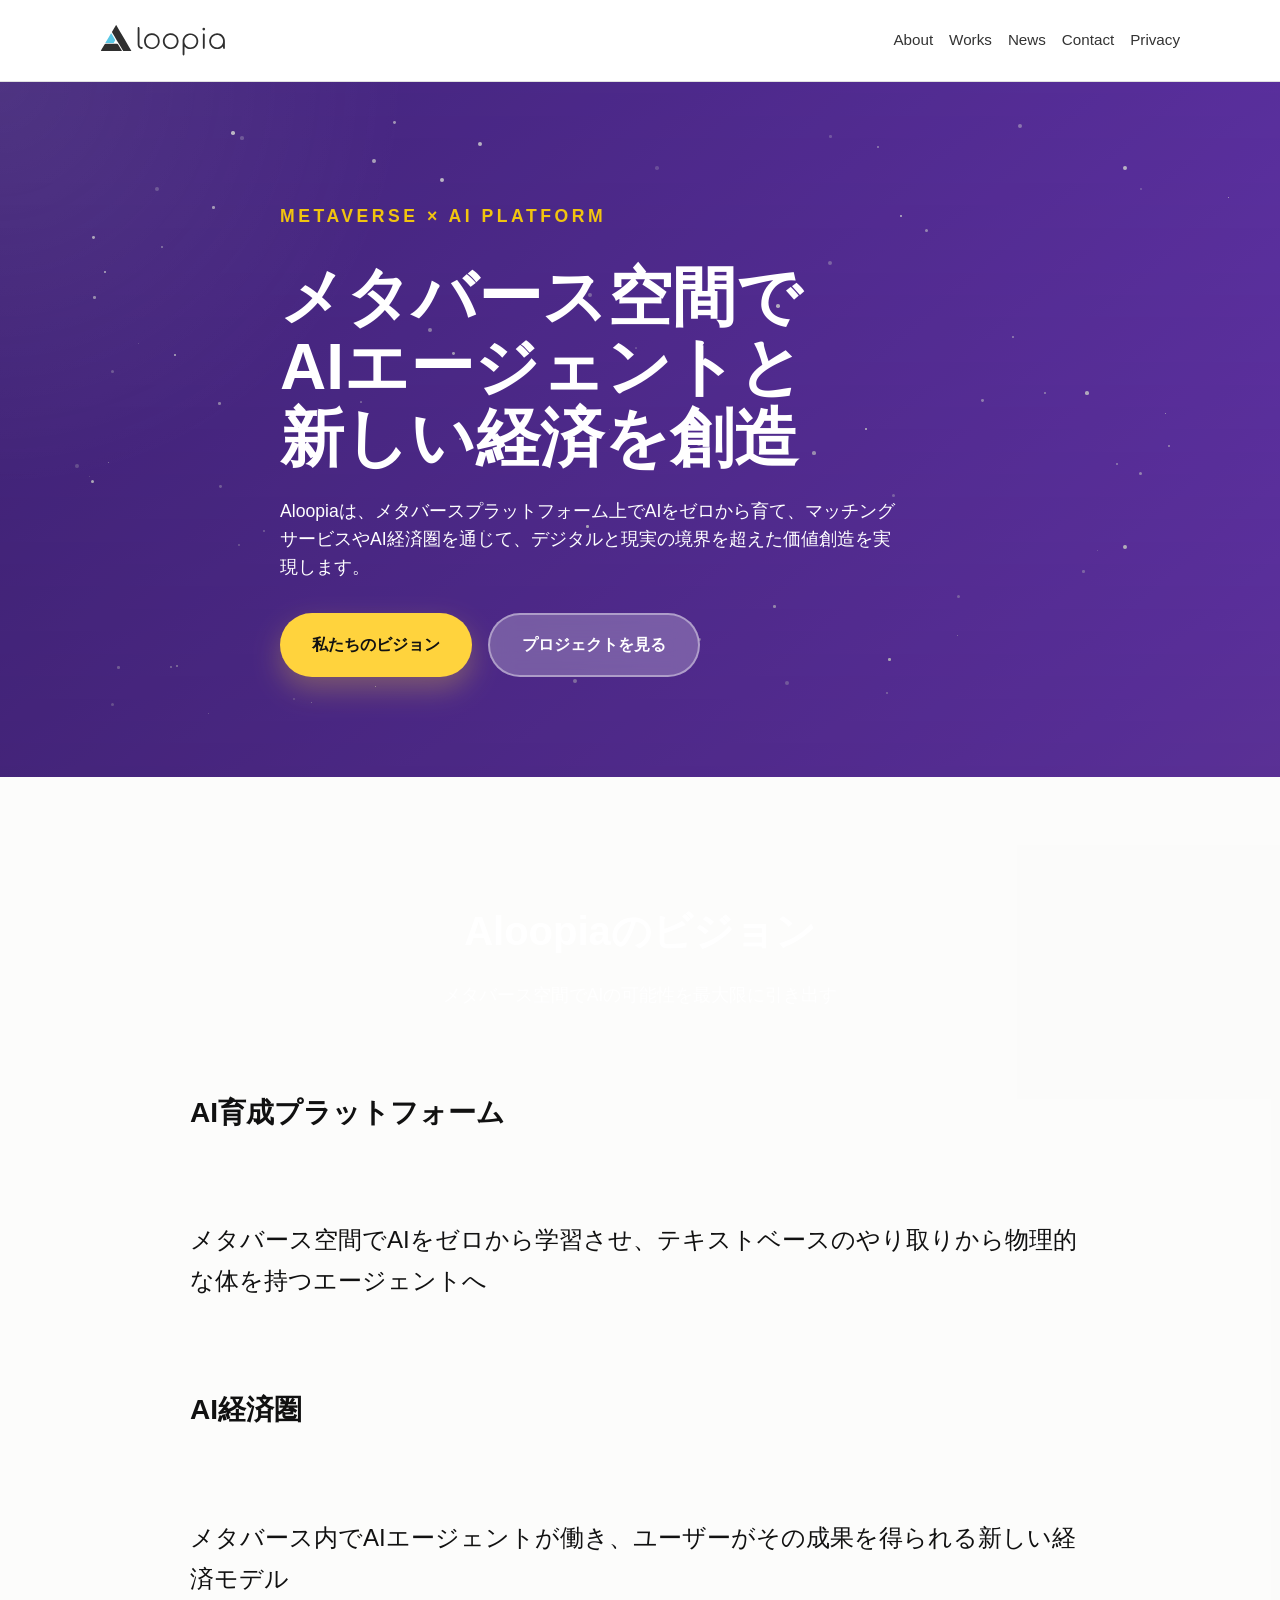
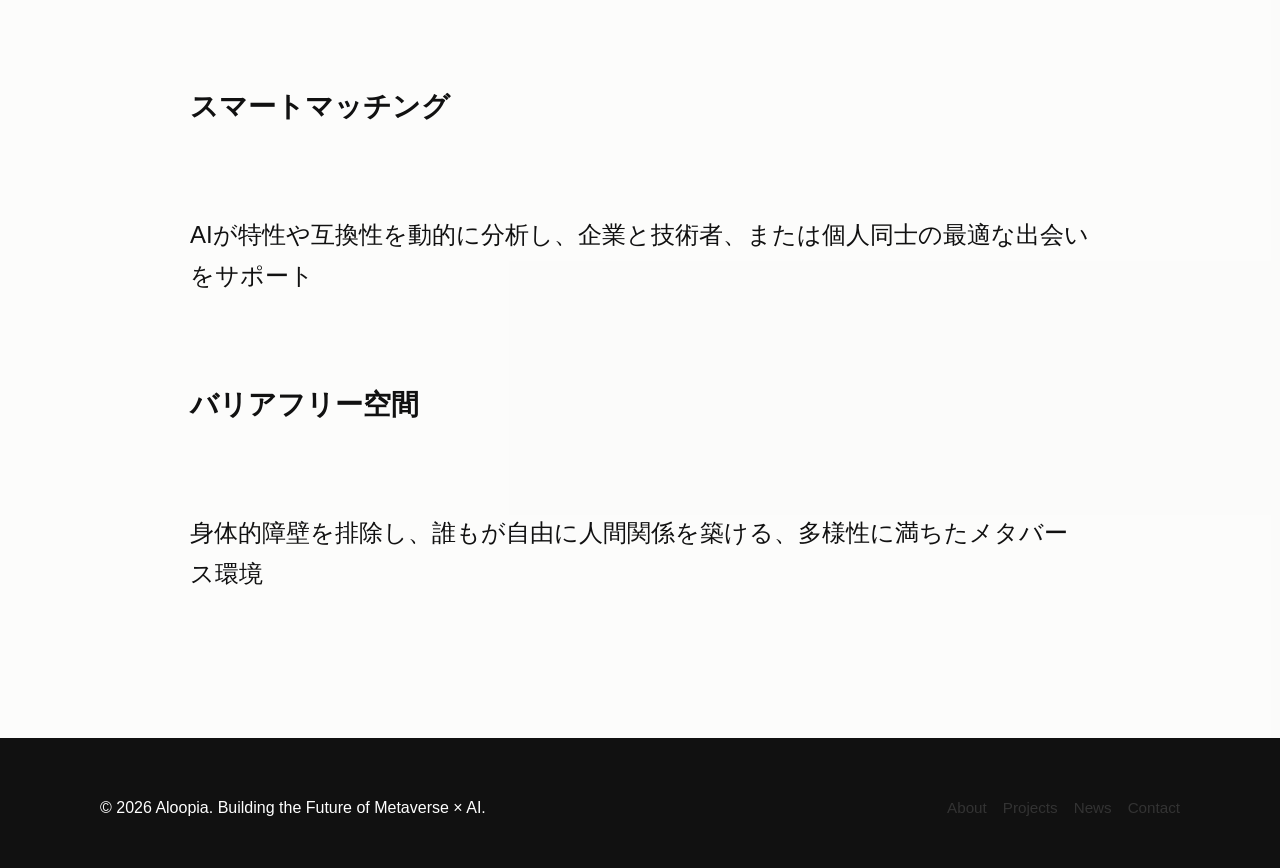
==== index.html @ 9857ce6e "homepage commit" ====
<!DOCTYPE html>
<html lang="ja">
<head>
  <meta charset="UTF-8" />
  <meta name="viewport" content="width=device-width, initial-scale=1.0" />
  <title>Aloopia | メタバース × AI プラットフォーム</title>
  <link rel="stylesheet" href="css/style.css" />
  <script defer src="js/main.js"></script>
</head>
<body>
  <header class="site-header">
    <div class="container header-inner">
      <a class="brand" href="/"><img src="assets/Aloopia_logo_part_blue.svg" alt="Aloopia" style="height: 32px;"></a>
      <button class="nav-toggle" aria-label="ナビゲーションを開く">☰</button>
      <nav class="site-nav">
        <a href="about/index.html">About</a>
        <a href="works/index.html">Works</a>
        <a href="news/index.html">News</a>
        <a href="contact/index.html">Contact</a>
        <a href="privacy_policy/index.html">Privacy</a>
      </nav>
    </div>
  </header>

  <main>
    <section class="hero">
      <div class="container hero-content">
        <p class="eyebrow">METAVERSE × AI PLATFORM</p>
        <h1>メタバース空間で<br>AIエージェントと<br>新しい経済を創造</h1>
        <p>Aloopiаは、メタバースプラットフォーム上でAIをゼロから育て、マッチングサービスやAI経済圏を通じて、デジタルと現実の境界を超えた価値創造を実現します。</p>
        <div class="hero-buttons">
          <a class="button primary" href="about/index.html">私たちのビジョン</a>
          <a class="button secondary" href="works/index.html">プロジェクトを見る</a>
        </div>
      </div>
    </section>

    <section class="overview">
      <div class="container">
        <div class="section-title">
          <h2>Aloopiaのビジョン</h2>
          <p>メタバース空間でAIの可能性を最大限に引き出す</p>
        </div>
        <div class="cards">
            <h3>AI育成プラットフォーム</h3>
            <p>メタバース空間でAIをゼロから学習させ、テキストベースのやり取りから物理的な体を持つエージェントへ</p>
            <h3>AI経済圏</h3>
            <p>メタバース内でAIエージェントが働き、ユーザーがその成果を得られる新しい経済モデル</p>
            <h3>スマートマッチング</h3>
            <p>AIが特性や互換性を動的に分析し、企業と技術者、または個人同士の最適な出会いをサポート</p>
            <h3>バリアフリー空間</h3>
            <p>身体的障壁を排除し、誰もが自由に人間関係を築ける、多様性に満ちたメタバース環境</p>
        </div>
      </div>
    </section>
  </main>

  <footer class="site-footer">
    <div class="container footer-inner">
      <p>© 2026 Aloopia. Building the Future of Metaverse × AI.</p>
      <nav class="footer-nav">
        <a href="about/index.html">About</a>
        <a href="works/index.html">Projects</a>
        <a href="news/index.html">News</a>
        <a href="contact/index.html">Contact</a>
      </nav>
    </div>
  </footer>
</body>
</html>
---- css/style.css ----
:root {
  color-scheme: light;
  font-family: "Noto Sans JP", sans-serif;
  color: #222;
  background: #f5f5f3;
}
* {
  box-sizing: border-box;
}
html {
  scroll-behavior: smooth;
}
body {
  margin: 0;
  line-height: 1.7;
  background: #f5f5f3;
}
.container {
  width: min(1080px, calc(100% - 32px));
  margin: 0 auto;
}
.site-header {
  background: #FFFFFF;
  color: #333;
  position: sticky;
  top: 0;
  z-index: 20;
  border-bottom: 1px solid #e0e0e0;
}
.header-inner {
  display: flex;
  align-items: center;
  gap: 16px;
  padding: 14px 0;
}
.brand {
  color: #333;
  text-decoration: none;
  font-size: 1.2rem;
  font-weight: 700;
}
.brand img {
  height: 32px;
  margin-top: 10px;
}

.site-nav {
  display: flex;
  gap: 16px;
  margin-left: auto;
}
.site-nav a,
.footer-nav a {
  color: #333;
  text-decoration: none;
  font-size: 0.95rem;
  font-weight: 500;
}
.nav-toggle {
  display: none;
  border: none;
  background: transparent;
  color: #333;
  font-size: 1.4rem;
  cursor: pointer;
}
.hero {
  padding: 120px 0 100px;
  background: linear-gradient(
    var(--hero-angle, 135deg),
    #4e2b92 0%,
    #7a40d2 var(--hero-stop-1, 32%),
    #af6eef var(--hero-stop-2, 66%),
    #2c1357 100%
  );
  background-size: 240% 240%;
  color: #fff;
  position: relative;
  overflow: hidden;
  --hero-angle: 135deg;
  --hero-stop-1: 32%;
  --hero-stop-2: 66%;
}
.hero::before {
  content: '';
  position: absolute;
  inset: 0;
  background: radial-gradient(circle at top left, rgba(255,255,255,0.08), transparent 28%),
              linear-gradient(180deg, rgba(0,0,0,0.18), rgba(0,0,0,0.3));
  z-index: 1;
}
.hero-star {
  position: absolute;
  display: block;
  width: var(--star-size, 2px);
  height: var(--star-size, 2px);
  background: rgba(255, 255, 255, 0.9);
  border-radius: 50%;
  filter: drop-shadow(0 0 12px rgba(255, 255, 255, 0.4));
  animation: star-motion var(--star-duration, 6s) ease-in-out infinite;
  animation-delay: var(--star-delay, 0s);
  will-change: transform, opacity;
  z-index: 0;
}
@keyframes star-motion {
  0% {
    transform: translate(0, 0) scale(1);
    opacity: 0.1;
  }
  25% {
    transform: translate(var(--star-dx1, 0px), var(--star-dy1, 0px)) scale(1.4);
    opacity: 1;
  }
  50% {
    transform: translate(var(--star-dx2, 0px), var(--star-dy2, 0px)) scale(0.9);
    opacity: 0.4;
  }
  75% {
    transform: translate(var(--star-dx3, 0px), var(--star-dy3, 0px)) scale(1.4);
    opacity: 1;
  }
  100% {
    transform: translate(0, 0) scale(1);
    opacity: 0.1;
  }
}
.hero-content {
  max-width: 720px;
  position: relative;
  z-index: 2;
}
.hero.animate-gradient {
  animation: hero-bg-pulse 18s ease infinite;
}
@keyframes hero-bg-pulse {
  0%, 100% {
    background-position: 0% 50%;
  }
  50% {
    background-position: 100% 50%;
  }
}
.eyebrow {
  margin: 0 0 16px;
  letter-spacing: 0.2em;
  text-transform: uppercase;
  color: #f1c40f;
  font-size: 0.85rem;
  font-weight: 600;
}
.hero h1 {
  margin: 0 0 24px;
  font-size: clamp(2.5rem, 5vw, 4.5rem);
  line-height: 1.1;
  font-weight: 800;
}
.hero p {
  margin: 0 0 32px;
  max-width: 620px;
  font-size: 1.1rem;
  line-height: 1.6;
}
.hero-buttons {
  display: flex;
  flex-wrap: wrap;
  gap: 16px;
}
.button {
  display: inline-flex;
  align-items: center;
  justify-content: center;
  padding: 16px 32px;
  border-radius: 50px;
  text-decoration: none;
  transition: all 0.3s ease;
  font-weight: 600;
  font-size: 1rem;
}
.button:hover {
  transform: translateY(-3px);
  box-shadow: 0 14px 35px rgba(0,0,0,0.25);
}
.primary {
  background: #ffd33d;
  color: #111;
  box-shadow: 0 12px 28px rgba(255, 211, 61, 0.28);
}
.secondary {
  background: rgba(255,255,255,0.24);
  color: #fff;
  border: 2px solid rgba(255,255,255,0.4);
  backdrop-filter: blur(12px);
}
.overview {
  padding: 80px 0 100px;
  background: linear-gradient(135deg, #667eea 0%, #764ba2 100%);
  position: relative;
  color: #fff;
}
.overview::before {
  content: '';
  position: absolute;
  top: 0;
  left: 0;
  right: 0;
  bottom: 0;
  background: rgba(0,0,0,0.3);
  z-index: 1;
}
.overview .container {
  position: relative;
  z-index: 2;
}
.section-title {
  margin-bottom: 50px;
  text-align: center;
}
.section-title h2,
.section-title h1 {
  margin: 0 0 16px;
  font-size: 2.5rem;
  font-weight: 700;
  color: #fff;
}
.section-title p {
  margin: 0;
  color: rgba(255,255,255,0.9);
  font-size: 1.1rem;
}
.cards {
  display: grid;
  grid-template-columns: 1fr;
  gap: 32px;
  max-width: 900px;
  margin: 0 auto;
}
.card {
  padding: 20px 16px;
  background: rgba(255,255,255,0.15);
  border-radius: 20px;
  backdrop-filter: blur(10px);
  border: 1px solid rgba(255,255,255,0.2);
  transition: transform 0.3s ease, background 0.3s ease;
}
.card:hover {
  transform: translateY(-2.5px);
  background: rgba(255,255,255,0.25);
}
.card h3 {
  margin-top: 0;
  font-size: 1.4rem;
  font-weight: 700;
  color: #fff;
}
.card p {
  margin: 20px 0 0;
  color: rgba(255,255,255,0.9);
  line-height: 1.6;
}
.page-section {
  padding: 80px 0 100px;
  background: #f8f9fa;
}
.content-block {
  background: #fff;
  padding: 48px;
  border-radius: 20px;
  box-shadow: 0 20px 60px rgba(0,0,0,0.1);
  border: 1px solid #e9ecef;
}
.content-block h2 {
  margin-top: 0;
  font-size: 1.8rem;
  font-weight: 700;
  color: #333;
}
.content-block h3 {
  margin: 32px 0 16px;
  font-size: 1.3rem;
  font-weight: 600;
  color: #333;
}
.content-block p,
.content-block ul {
  margin: 0 0 24px;
  color: #555;
  line-height: 1.7;
}
.content-block ul {
  padding-left: 24px;
}
.content-block li {
  margin-bottom: 12px;
}
.news-list {
  display: grid;
  gap: 24px;
}
.news-item {
  padding: 32px;
  background: #fff;
  border-radius: 16px;
  box-shadow: 0 10px 30px rgba(0,0,0,0.08);
  border: 1px solid #e9ecef;
  transition: transform 0.3s ease;
}
.news-item:hover {
  transform: translateY(-2px);
}
.news-item time {
  display: block;
  margin-bottom: 12px;
  color: #999;
  font-size: 0.9rem;
  font-weight: 500;
}
.news-item h3 {
  margin: 0 0 12px;
  font-size: 1.3rem;
  font-weight: 600;
  color: #333;
}
.site-footer {
  background: #111;
  color: #fff;
  padding: 40px 0 30px;
}
.footer-inner {
  display: flex;
  align-items: center;
  gap: 16px;
  flex-wrap: wrap;
}
.footer-nav {
  margin-left: auto;
  display: flex;
  gap: 16px;
}
@media (max-width: 800px) {
  .site-nav {
    position: fixed;
    top: 64px;
    right: 0;
    left: 0;
    background: rgba(255, 255, 255, 0.98);
    border-bottom: 1px solid #e0e0e0;
    flex-direction: column;
    align-items: center;
    gap: 16px;
    padding: 20px 0;
    transform: translateY(-120%);
    transition: transform 0.3s ease;
  }
  .site-nav.show {
    transform: translateY(0);
  }
  .nav-toggle {
    display: inline-flex;
    margin-left: auto;
  }
  .footer-inner {
    flex-direction: column;
    align-items: flex-start;
  }
  .footer-nav {
    margin-left: 0;
    flex-wrap: wrap;
  }
}
@media (max-width: 560px) {
  .hero {
    padding: 80px 0 60px;
  }
  .hero-content {
    width: 100%;
  }
  .hero h1 {
    font-size: 2.2rem;
  }
  .button {
    width: 100%;
    margin-bottom: 8px;
  }
  .section-title h2,
  .section-title h1 {
    font-size: 2rem;
  }
  .content-block {
    padding: 32px 24px;
  }
}


.overview {
    position: relative;
    background-image: url("/Users/magotanyou/書類/プログラミング/Aloopia/hassybirobiro.github.io/assets/nasa-Q1p7bh3SHj8-unsplash.jpg");
    background-size: cover;
    background-position: center;
    color: #111;
    padding: 120px 0;
}

.overview::before {
    content: "";
    position: absolute;
    inset: 0;
    background: rgba(255, 255, 255, 0.65);
    /* 薄い白のオーバーレイ */
    pointer-events: none;
}

.cards {
    position: relative;
    z-index: 1;
    font-size: 1.5rem;
}
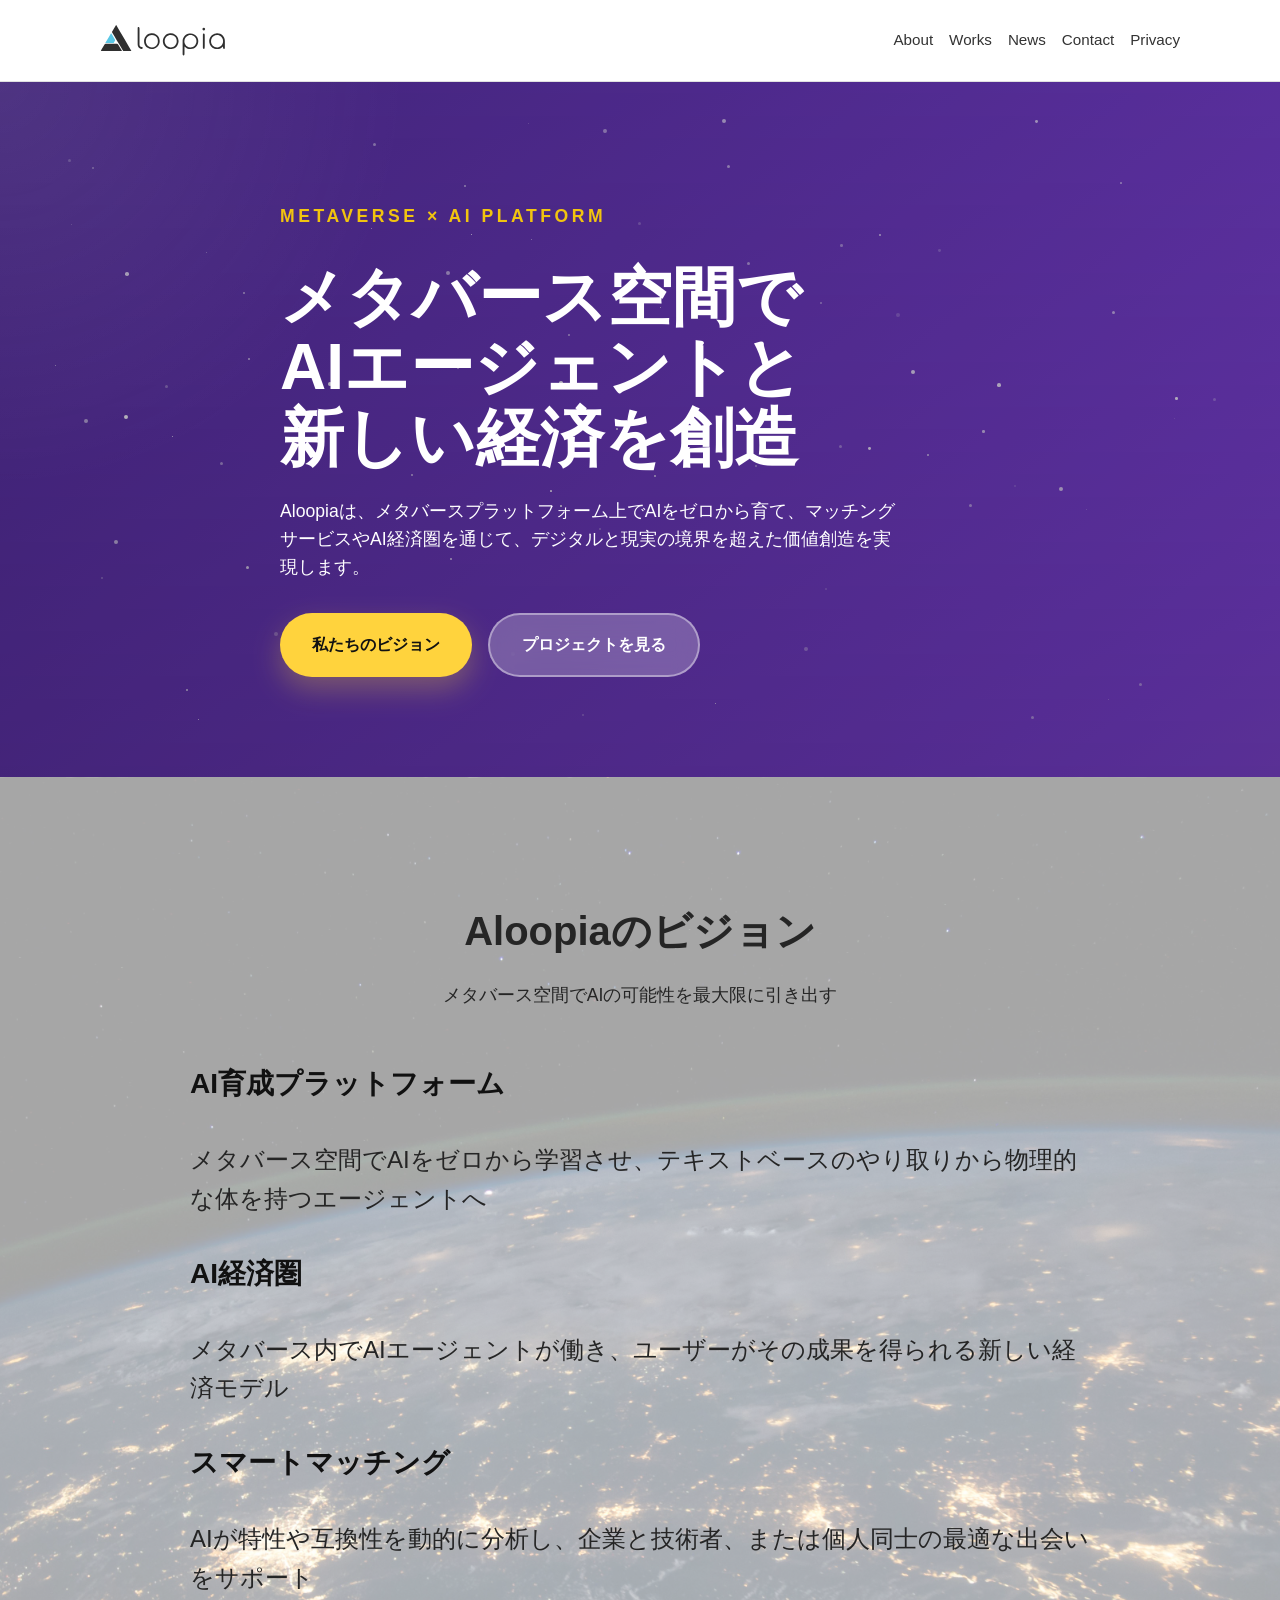
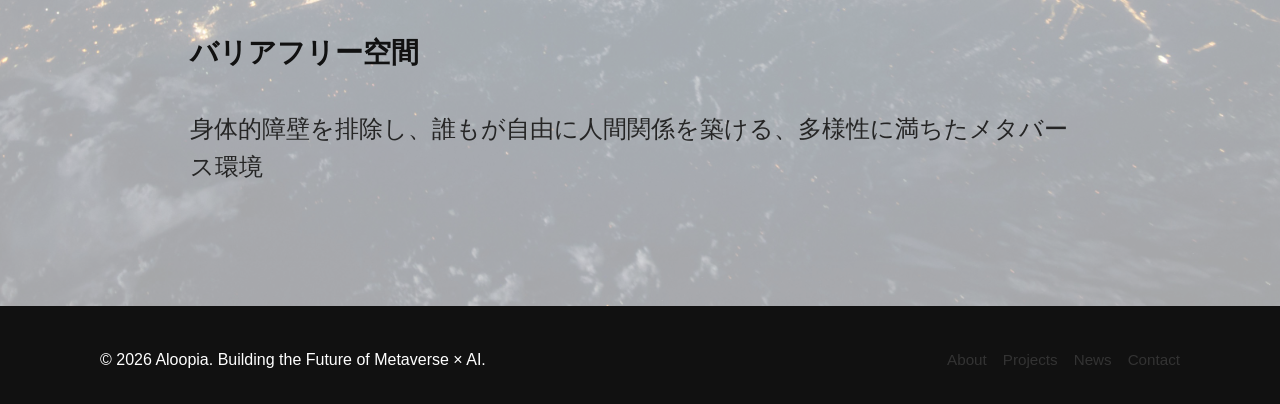
==== commit 9a1f0b86: "homepage commit" ====
--- a/index.html
+++ b/index.html
@@ -10,7 +10,7 @@
 <body>
   <header class="site-header">
     <div class="container header-inner">
-      <a class="brand" href="/"><img src="assets/Aloopia_logo_part_blue.svg" alt="Aloopia" style="height: 32px;"></a>
+      <a class="brand" href="/"><img src="assets/Aloopia_logo_part_blue.svg" alt="Aloopia" style="height: 32px;" href="./index.html"></a>
       <button class="nav-toggle" aria-label="ナビゲーションを開く">☰</button>
       <nav class="site-nav">
         <a href="about/index.html">About</a>
--- a/css/style.css
+++ b/css/style.css
@@ -1,3 +1,12 @@
+/* Reset & Base */
+*,
+*::before,
+*::after {
+  box-sizing: border-box;
+  margin: 0;
+  padding: 0;
+}
+
 :root {
   color-scheme: light;
   font-family: "Noto Sans JP", sans-serif;
@@ -220,11 +229,11 @@
   margin: 0 0 16px;
   font-size: 2.5rem;
   font-weight: 700;
-  color: #fff;
+  color: #252525;
 }
 .section-title p {
   margin: 0;
-  color: rgba(255,255,255,0.9);
+  color:  #252525;
   font-size: 1.1rem;
 }
 .cards {
@@ -234,27 +243,9 @@
   max-width: 900px;
   margin: 0 auto;
 }
-.card {
-  padding: 20px 16px;
-  background: rgba(255,255,255,0.15);
-  border-radius: 20px;
-  backdrop-filter: blur(10px);
-  border: 1px solid rgba(255,255,255,0.2);
-  transition: transform 0.3s ease, background 0.3s ease;
-}
-.card:hover {
-  transform: translateY(-2.5px);
-  background: rgba(255,255,255,0.25);
-}
-.card h3 {
-  margin-top: 0;
-  font-size: 1.4rem;
-  font-weight: 700;
-  color: #fff;
-}
-.card p {
-  margin: 20px 0 0;
-  color: rgba(255,255,255,0.9);
+.cards p {
+  margin: 1px 0 0;
+  color: #252525;
   line-height: 1.6;
 }
 .page-section {
@@ -393,7 +384,7 @@
 
 .overview {
     position: relative;
-    background-image: url("/Users/magotanyou/書類/プログラミング/Aloopia/hassybirobiro.github.io/assets/nasa-Q1p7bh3SHj8-unsplash.jpg");
+    background-image: url("../assets/nasa-Q1p7bh3SHj8-unsplash.jpg");
     background-size: cover;
     background-position: center;
     color: #111;
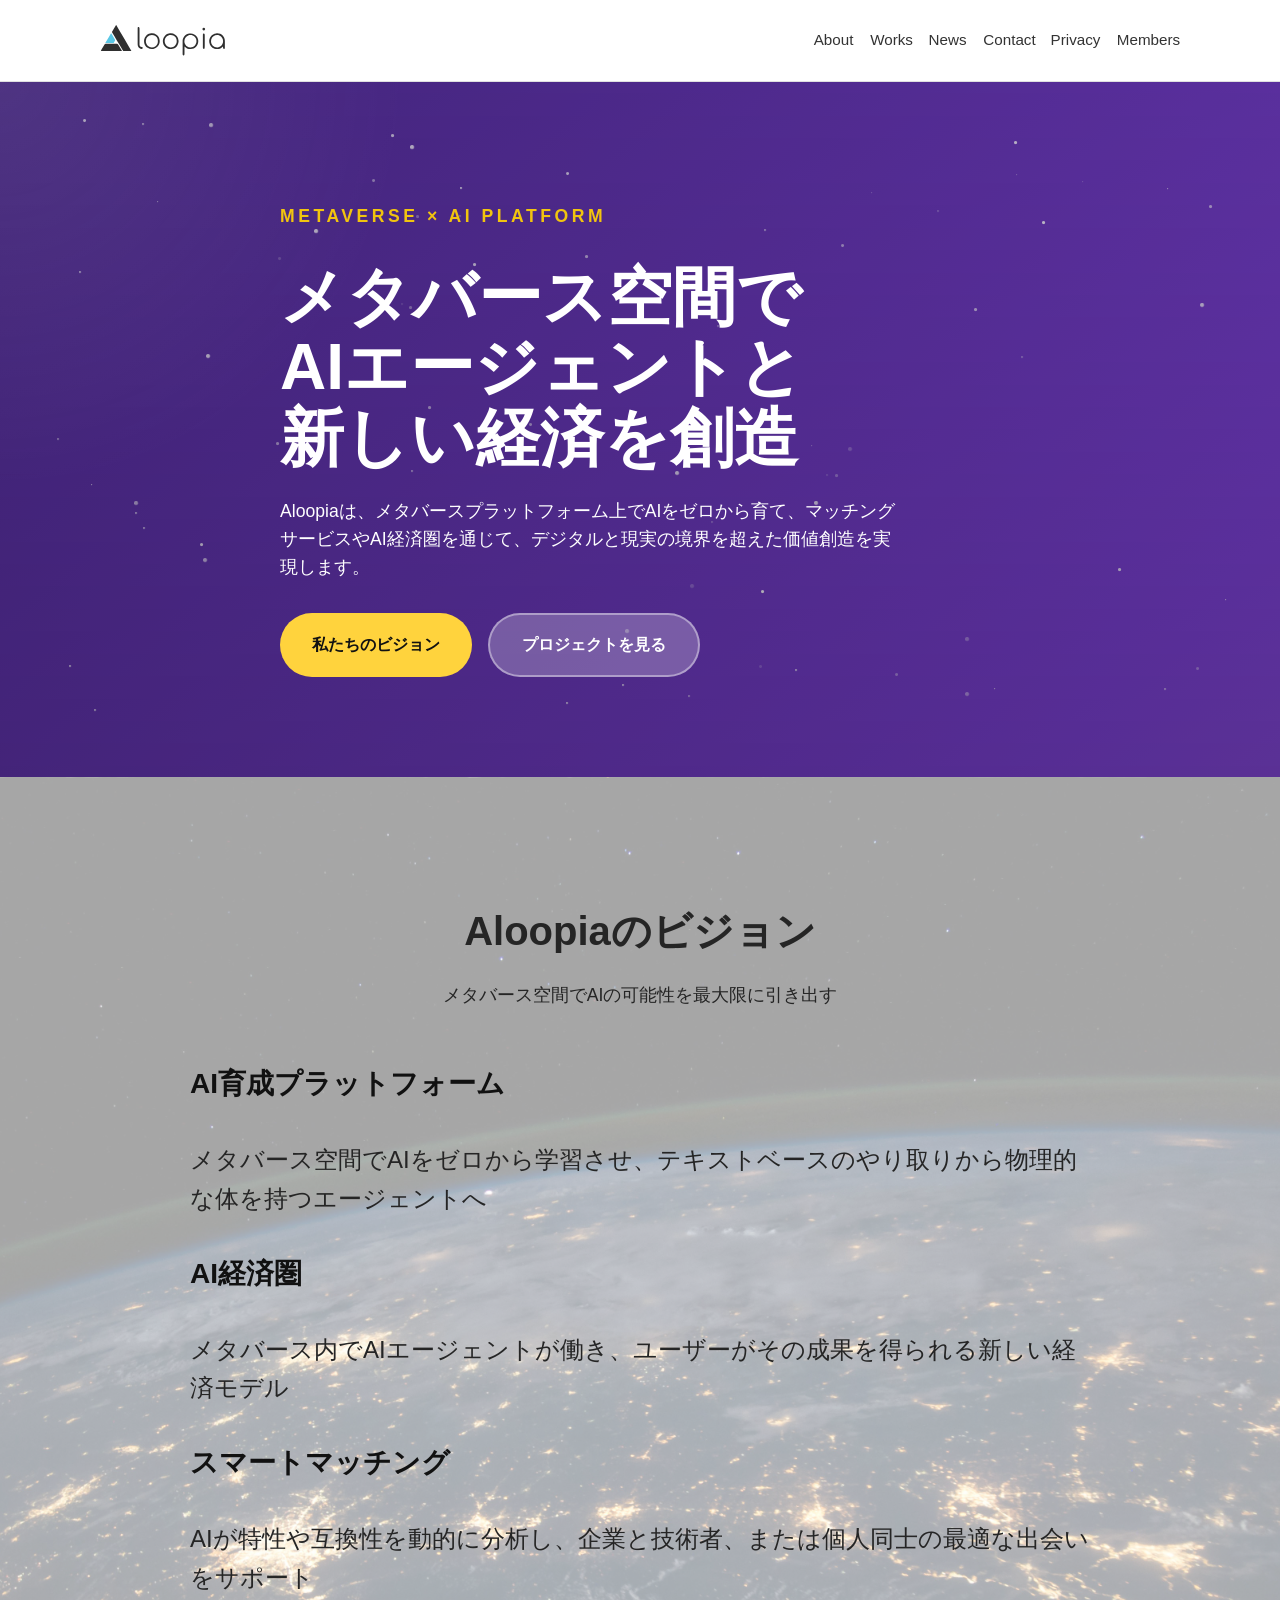
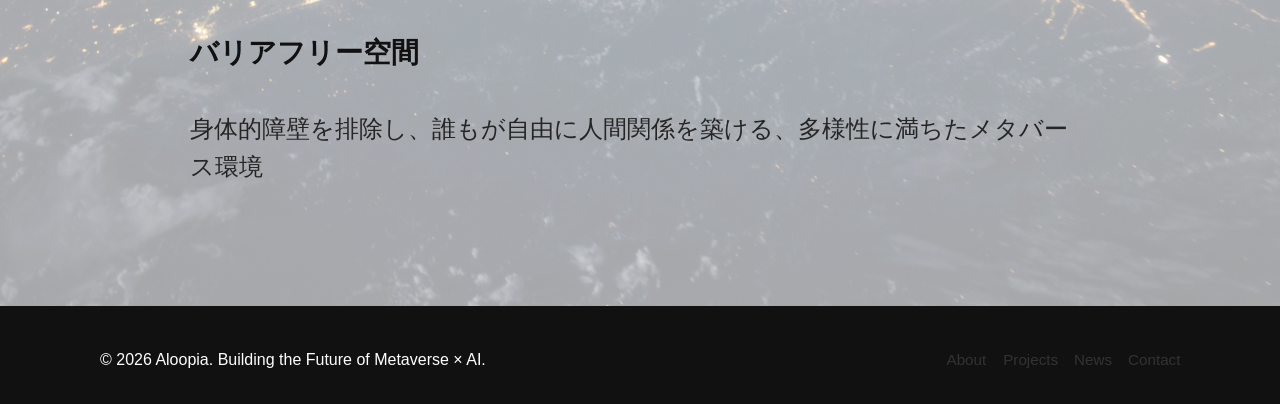
==== commit 16bc6470: "bug fix, add members" ====
--- a/index.html
+++ b/index.html
@@ -18,6 +18,7 @@
         <a href="news/index.html">News</a>
         <a href="contact/index.html">Contact</a>
         <a href="privacy_policy/index.html">Privacy</a>
+        <a href="members/index.html">Members</a>
       </nav>
     </div>
   </header>
--- a/css/style.css
+++ b/css/style.css
@@ -5,6 +5,26 @@
   box-sizing: border-box;
   margin: 0;
   padding: 0;
+}
+
+* {
+    animation: slideIn 0.7s cubic-bezier(0.25, 1, 0.5, 1) forwards;
+}
+
+@keyframes slideIn {
+    0% {
+        transform: translateX(180px);
+        opacity: 0;
+    }
+
+    100% {
+        transform: translateX(0);
+    }
+
+    40%,
+    100% {
+        opacity: 1;
+    }
 }
 
 :root {
@@ -192,7 +212,6 @@
 .primary {
   background: #ffd33d;
   color: #111;
-  box-shadow: 0 12px 28px rgba(255, 211, 61, 0.28);
 }
 .secondary {
   background: rgba(255,255,255,0.24);
@@ -326,11 +345,11 @@
   margin-left: auto;
   display: flex;
   gap: 16px;
-}
+}/*
 @media (max-width: 800px) {
   .site-nav {
     position: fixed;
-    top: 64px;
+    top: 16px;
     right: 0;
     left: 0;
     background: rgba(255, 255, 255, 0.98);
@@ -357,6 +376,66 @@
     margin-left: 0;
     flex-wrap: wrap;
   }
+}*/
+@media (max-width: 800px) {
+
+    /* ボタン自体のスタイル調整 */
+    .nav-toggle {
+        display: flex;
+        flex-direction: column;
+        justify-content: space-between;
+        width: 30px;
+        height: 22px;
+        background: none;
+        border: none;
+        cursor: pointer;
+        padding: 0;
+        margin-left: auto;
+        z-index: 100;
+        /* ナビより前面に */
+    }
+
+    /* ハンバーガーメニューの3本線 */
+    .nav-toggle span {
+        display: block;
+        width: 100%;
+        height: 2px;
+        background-color: #333;
+        transition: all 0.3s ease;
+    }
+
+    /* ナビ表示時（×印に変形） */
+    .nav-toggle.show span:nth-child(1) {
+        transform: translateY(10px) rotate(45deg);
+    }
+
+    .nav-toggle.show span:nth-child(2) {
+        opacity: 0;
+        /* 真ん中の線を消す */
+    }
+
+    .nav-toggle.show span:nth-child(3) {
+        transform: translateY(-10px) rotate(-45deg);
+    }
+
+    /* ナビ側の余白調整（上下を詰めたい場合） */
+    .site-nav {
+    position: fixed;
+    top: 16px;
+    right: 0;
+    left: 0;
+    background: rgba(255, 255, 255, 0.98);
+    border-bottom: 1px solid #e0e0e0;
+    flex-direction: column;
+    align-items: center;
+    gap: 16px;
+    padding: 20px 0;
+    transform: translateY(-120%);
+    transition: transform 0.3s ease;
+  }
+  .site-nav.show {
+    transform: translateY(0);
+  }
 }
 @media (max-width: 560px) {
   .hero {
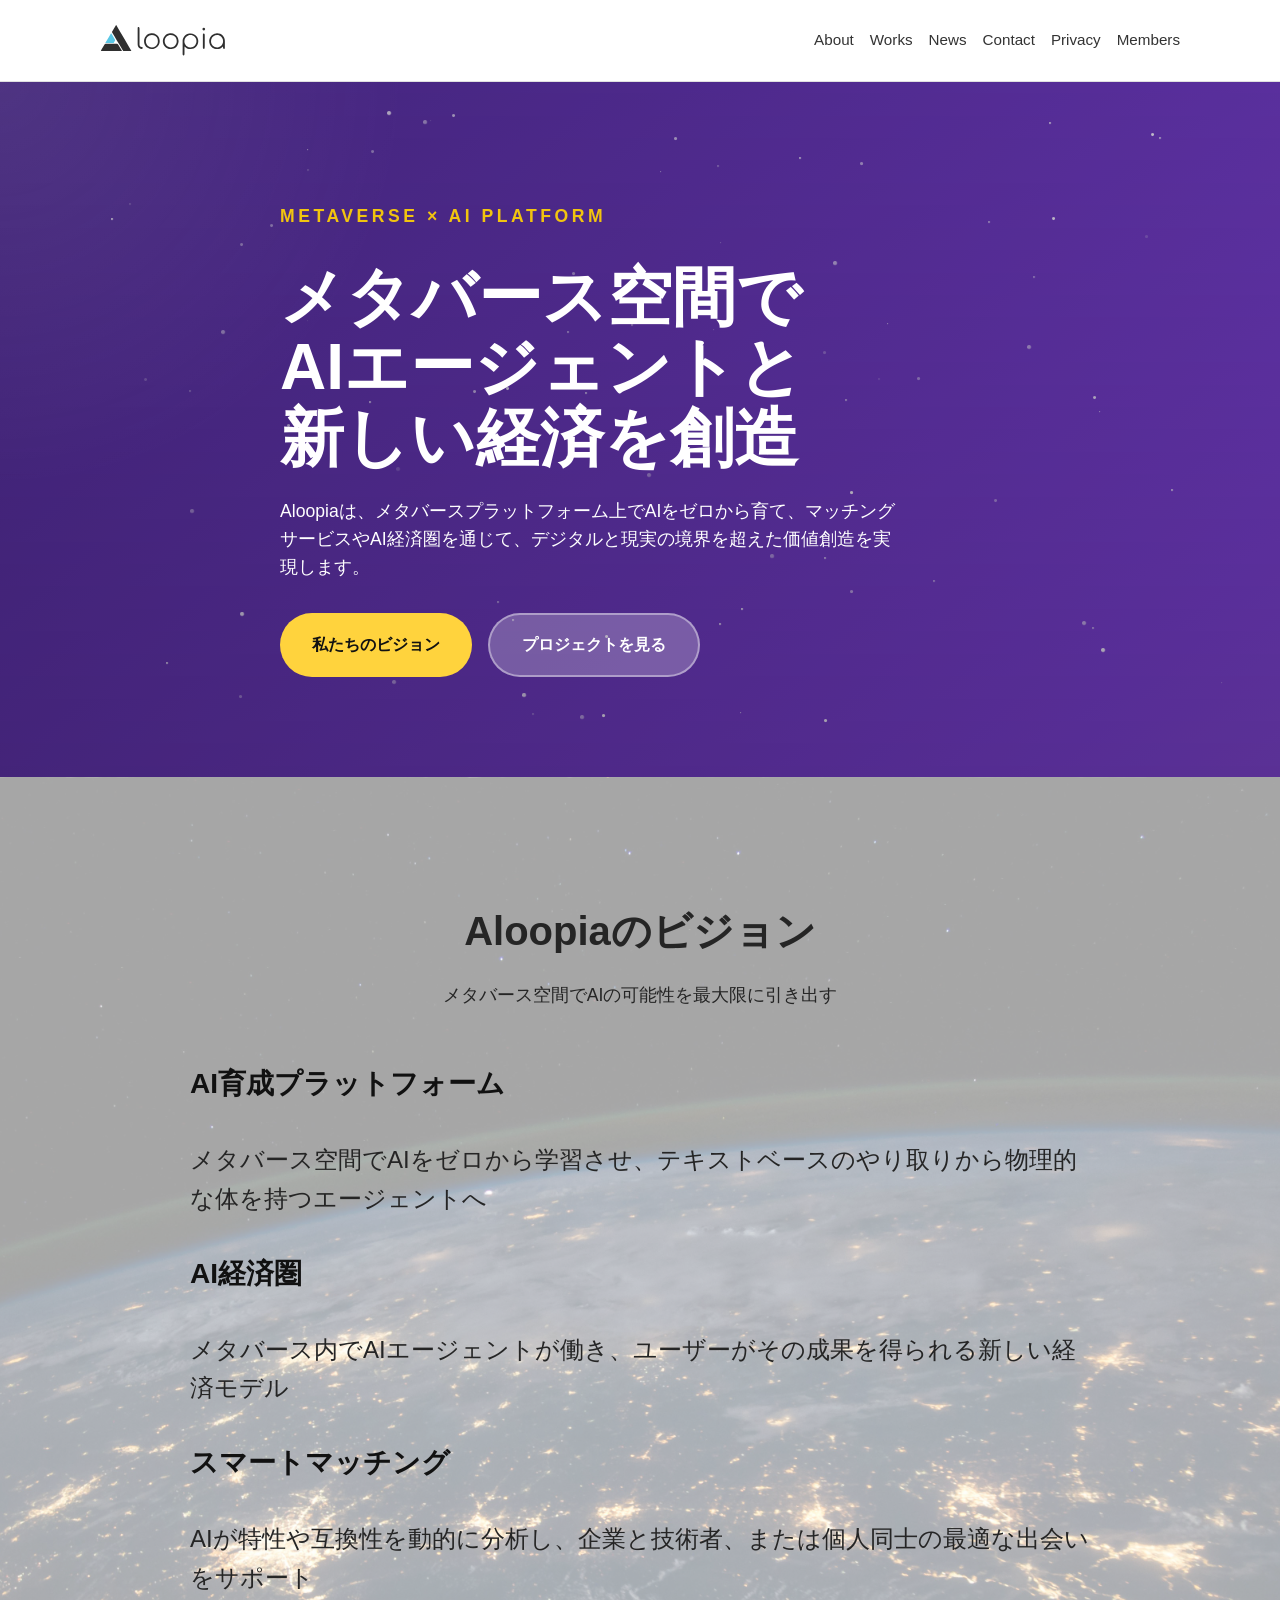
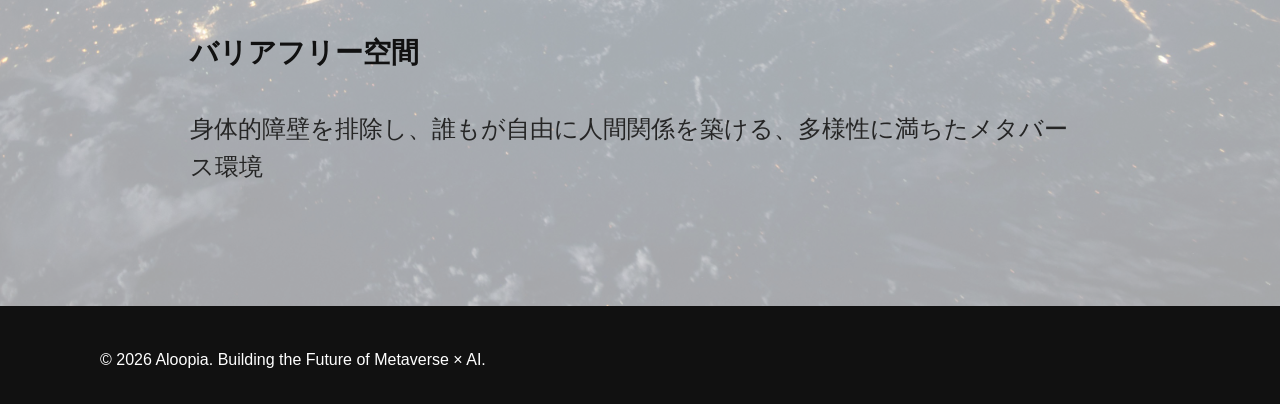
==== commit 6316988c: "bug fix, add members" ====
--- a/index.html
+++ b/index.html
@@ -59,12 +59,6 @@
   <footer class="site-footer">
     <div class="container footer-inner">
       <p>© 2026 Aloopia. Building the Future of Metaverse × AI.</p>
-      <nav class="footer-nav">
-        <a href="about/index.html">About</a>
-        <a href="works/index.html">Projects</a>
-        <a href="news/index.html">News</a>
-        <a href="contact/index.html">Contact</a>
-      </nav>
     </div>
   </footer>
 </body>
--- a/css/style.css
+++ b/css/style.css
@@ -483,4 +483,4 @@
     position: relative;
     z-index: 1;
     font-size: 1.5rem;
-}+}
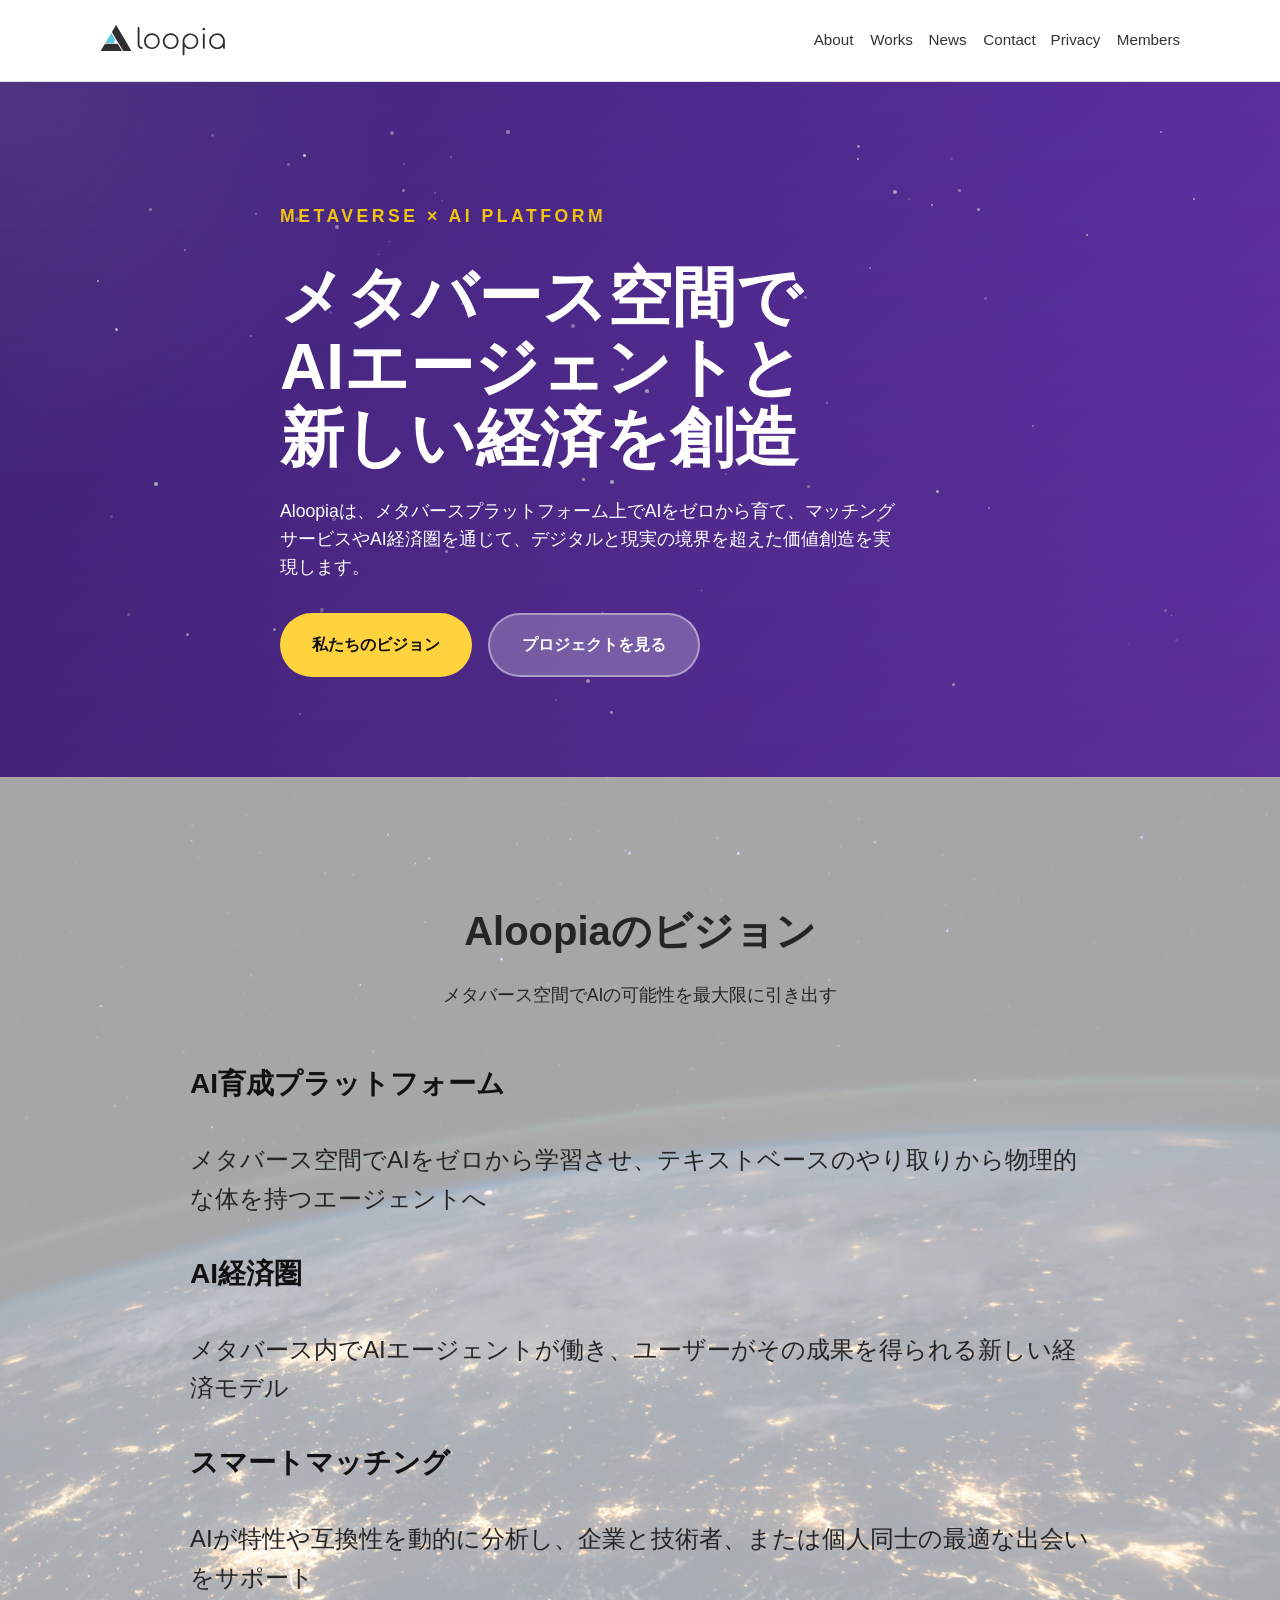
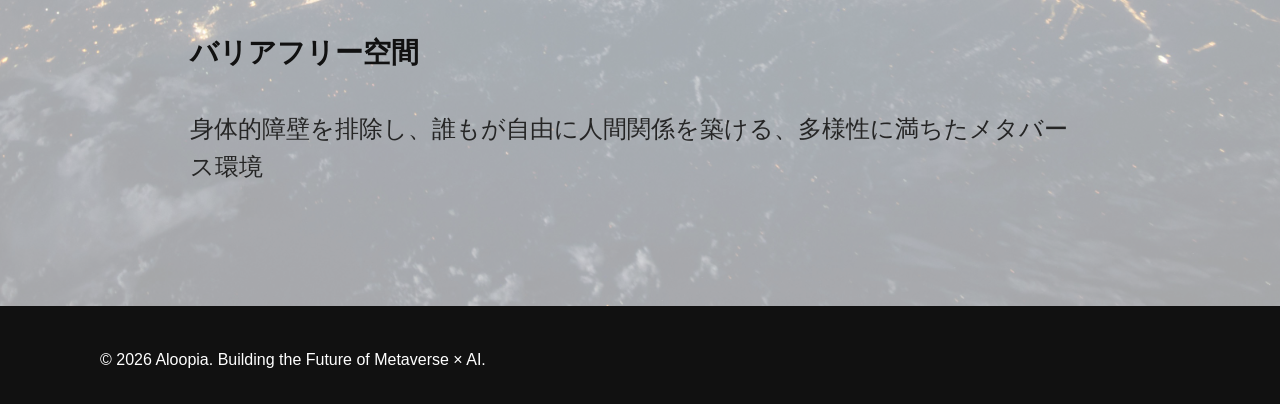
==== commit 2a9ccf71: "add icon" ====
--- a/index.html
+++ b/index.html
@@ -6,6 +6,7 @@
   <title>Aloopia | メタバース × AI プラットフォーム</title>
   <link rel="stylesheet" href="css/style.css" />
   <script defer src="js/main.js"></script>
+  <link rel="icon" href="assets/Aloopia_logo_blue.png" type="image/png">
 </head>
 <body>
   <header class="site-header">
--- a/css/style.css
+++ b/css/style.css
@@ -8,7 +8,7 @@
 }
 
 * {
-    animation: slideIn 0.7s cubic-bezier(0.25, 1, 0.5, 1) forwards;
+    animation: slideIn 0.4s cubic-bezier(0.25, 1, 0.5, 1) forwards;
 }
 
 @keyframes slideIn {
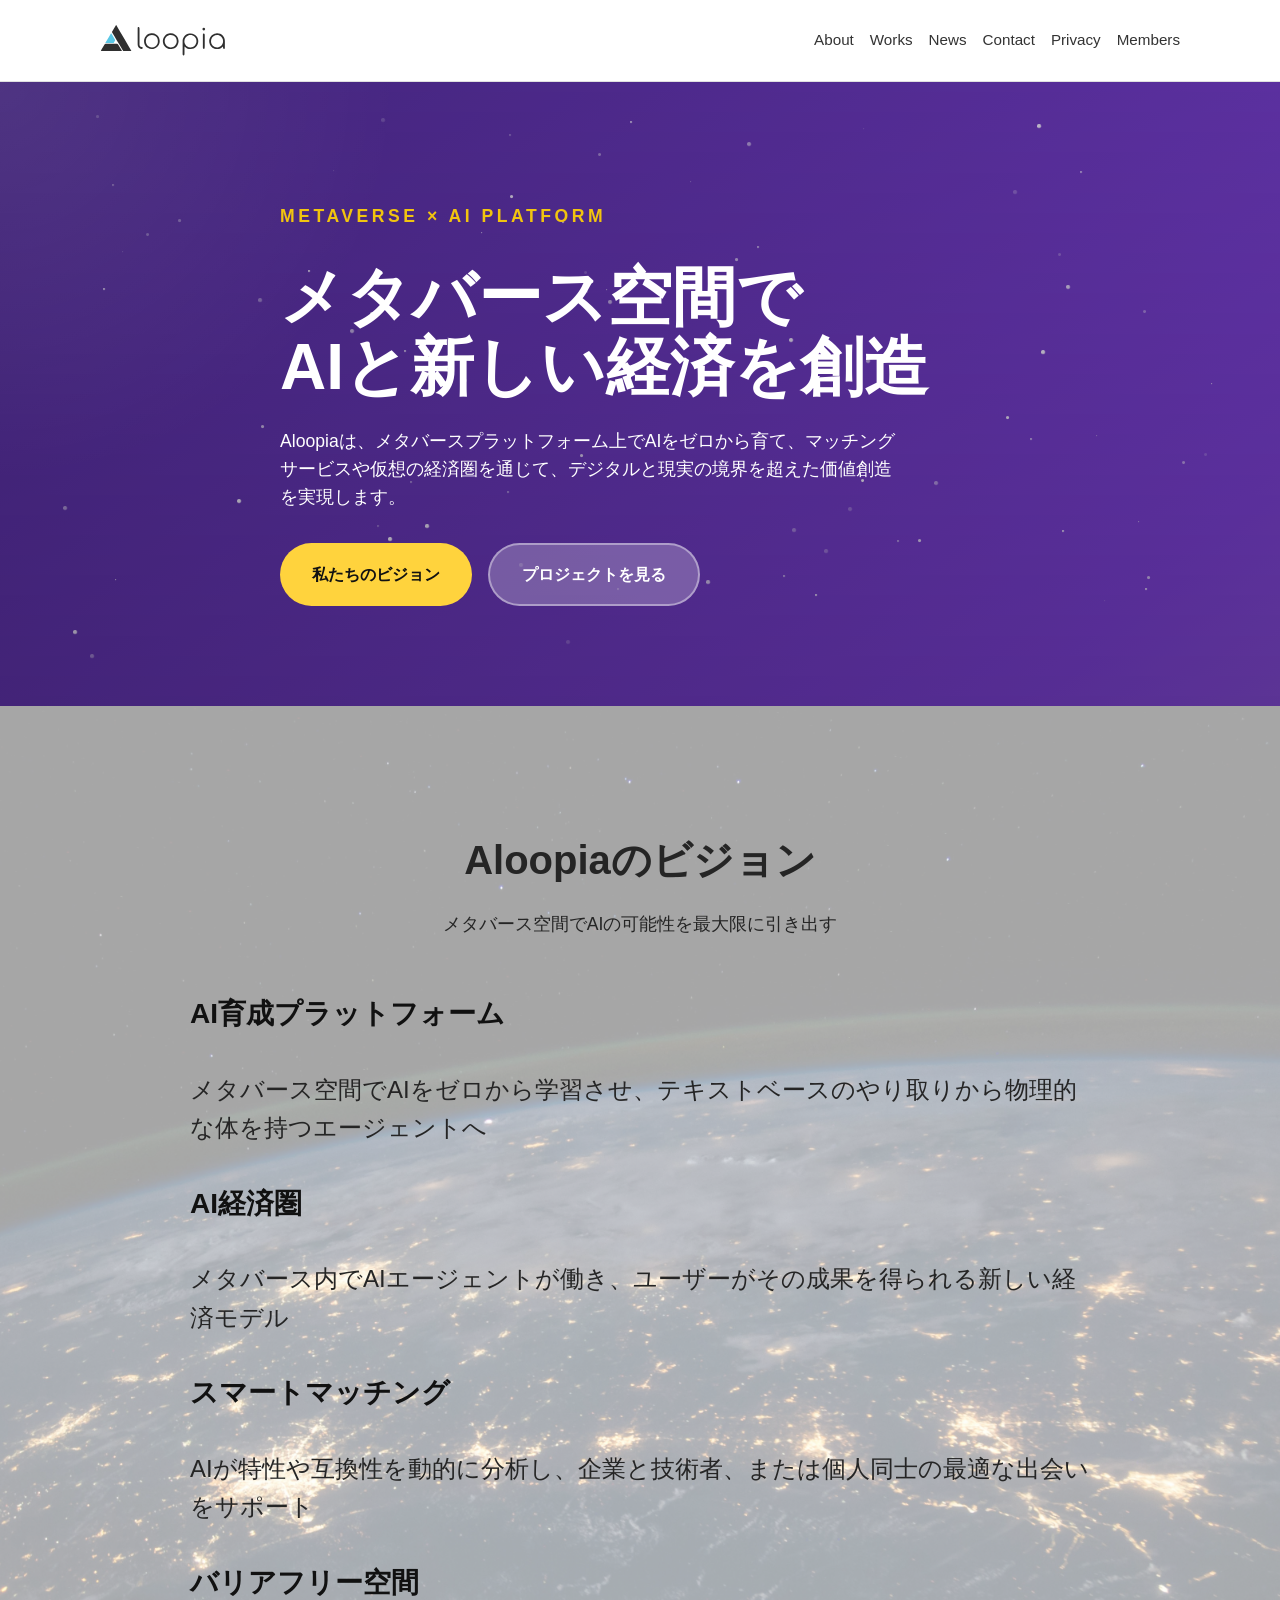
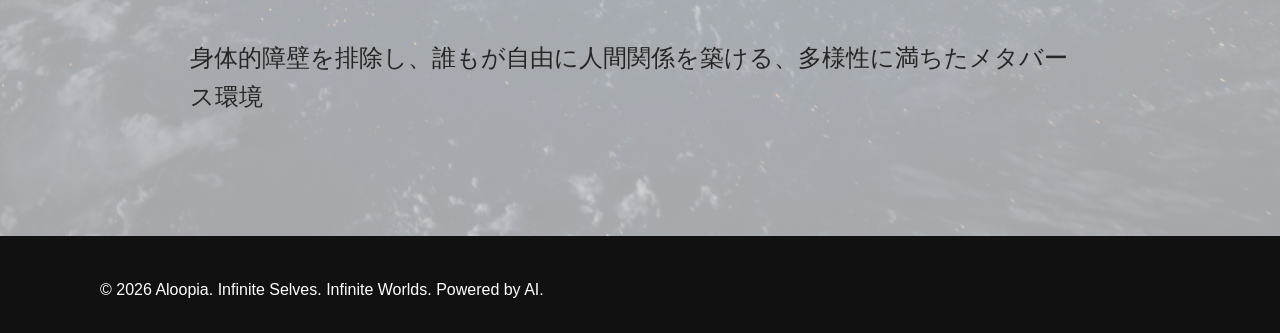
==== commit 57b9111f: "add icon" ====
--- a/index.html
+++ b/index.html
@@ -28,8 +28,8 @@
     <section class="hero">
       <div class="container hero-content">
         <p class="eyebrow">METAVERSE × AI PLATFORM</p>
-        <h1>メタバース空間で<br>AIエージェントと<br>新しい経済を創造</h1>
-        <p>Aloopiаは、メタバースプラットフォーム上でAIをゼロから育て、マッチングサービスやAI経済圏を通じて、デジタルと現実の境界を超えた価値創造を実現します。</p>
+        <h1>メタバース空間で<br>AIと新しい経済を創造</h1>
+        <p>Aloopiаは、メタバースプラットフォーム上でAIをゼロから育て、マッチングサービスや仮想の経済圏を通じて、デジタルと現実の境界を超えた価値創造を実現します。</p>
         <div class="hero-buttons">
           <a class="button primary" href="about/index.html">私たちのビジョン</a>
           <a class="button secondary" href="works/index.html">プロジェクトを見る</a>
@@ -59,7 +59,7 @@
 
   <footer class="site-footer">
     <div class="container footer-inner">
-      <p>© 2026 Aloopia. Building the Future of Metaverse × AI.</p>
+      <p>© 2026 Aloopia. Infinite Selves. Infinite Worlds. Powered by AI.</p>
     </div>
   </footer>
 </body>
--- a/css/style.css
+++ b/css/style.css
@@ -99,7 +99,7 @@
     var(--hero-angle, 135deg),
     #4e2b92 0%,
     #7a40d2 var(--hero-stop-1, 32%),
-    #af6eef var(--hero-stop-2, 66%),
+    #ba8aea var(--hero-stop-2, 66%),
     #2c1357 100%
   );
   background-size: 240% 240%;
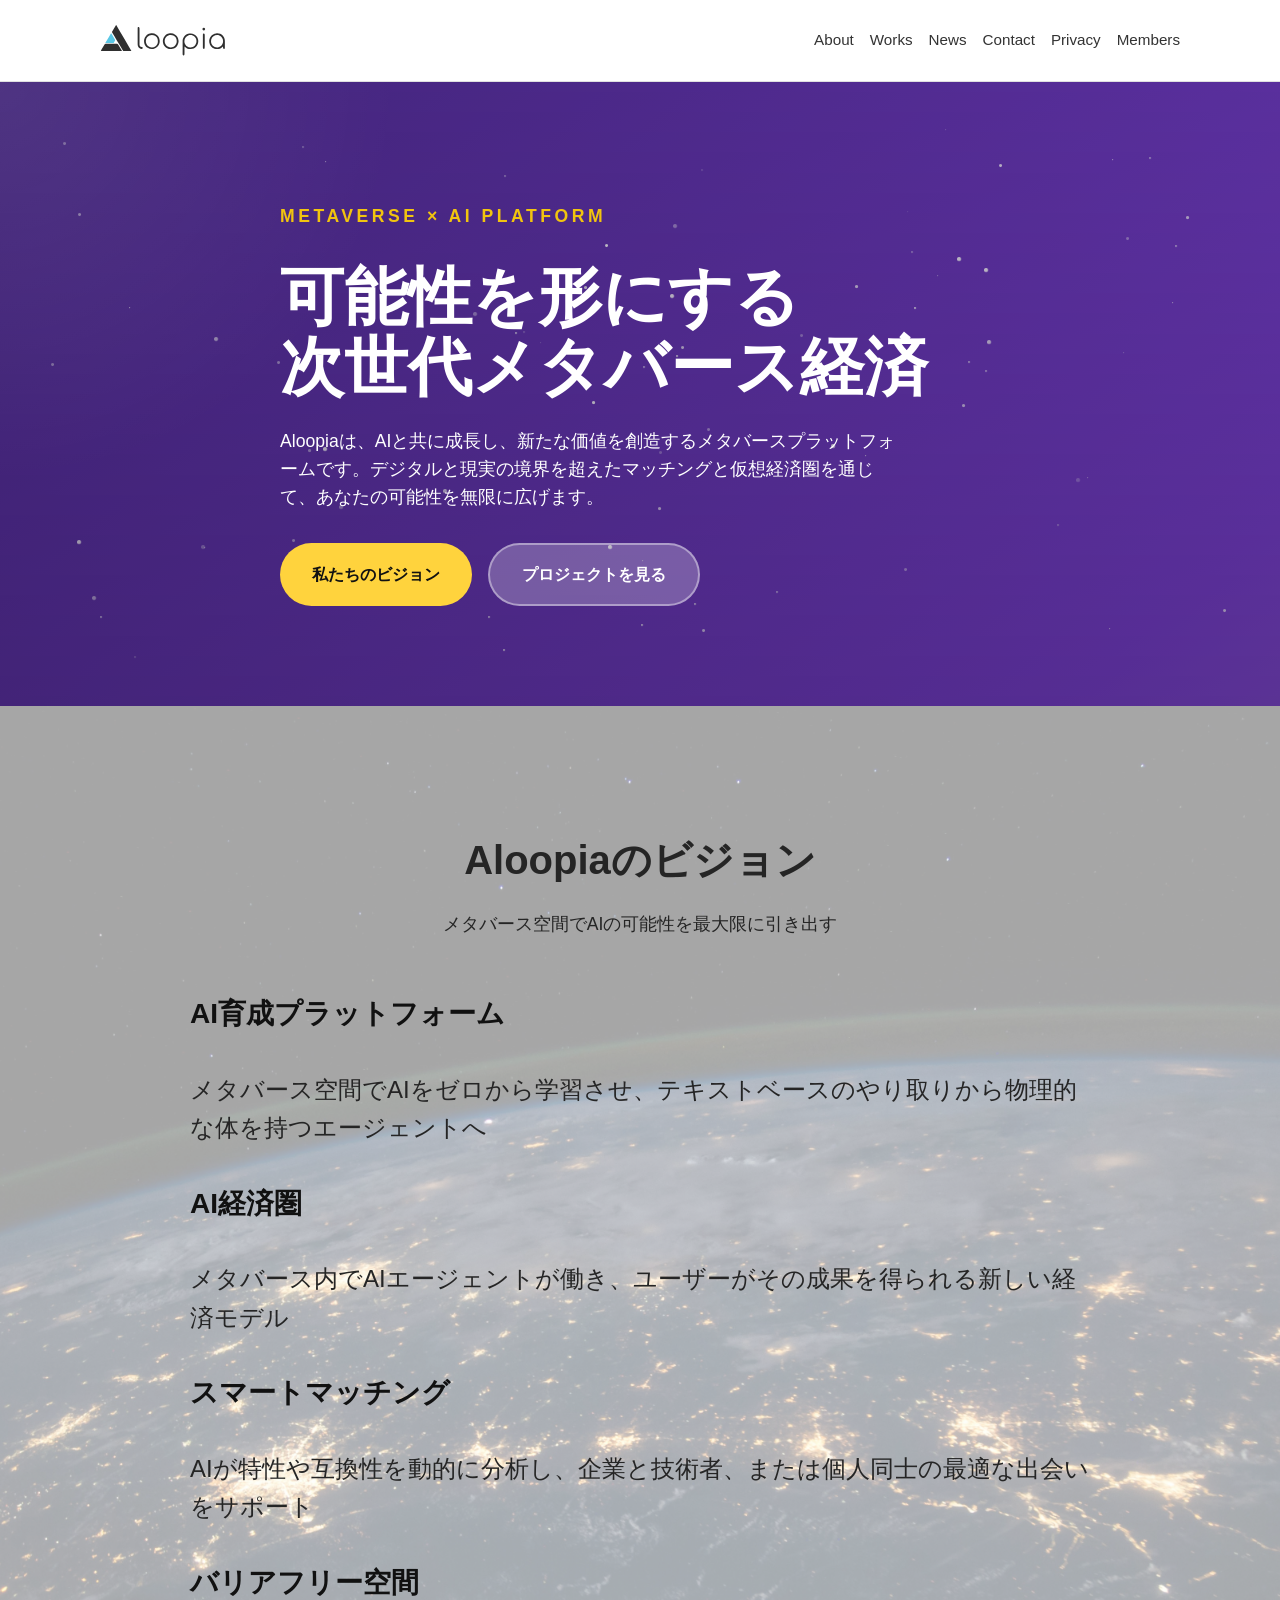
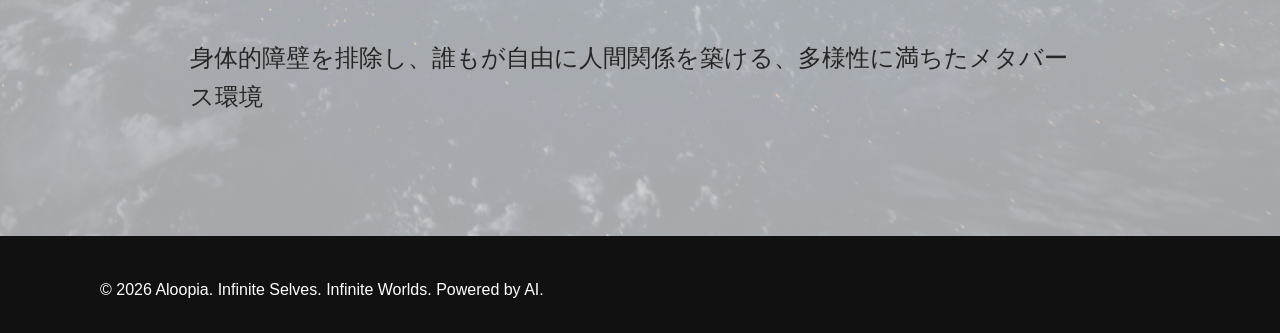
==== commit bddfff2d: "bug-fix" ====
--- a/index.html
+++ b/index.html
@@ -6,7 +6,7 @@
   <title>Aloopia | メタバース × AI プラットフォーム</title>
   <link rel="stylesheet" href="css/style.css" />
   <script defer src="js/main.js"></script>
-  <link rel="icon" href="assets/Aloopia_logo_blue.png" type="image/png">
+  <link rel="icon" href="./assets/Aloopia_logo_blue.png" type="image/png">
 </head>
 <body>
   <header class="site-header">
@@ -28,8 +28,8 @@
     <section class="hero">
       <div class="container hero-content">
         <p class="eyebrow">METAVERSE × AI PLATFORM</p>
-        <h1>メタバース空間で<br>AIと新しい経済を創造</h1>
-        <p>Aloopiаは、メタバースプラットフォーム上でAIをゼロから育て、マッチングサービスや仮想の経済圏を通じて、デジタルと現実の境界を超えた価値創造を実現します。</p>
+        <h1>可能性を形にする<br>次世代メタバース経済</h1>
+        <p>Aloopiaは、AIと共に成長し、新たな価値を創造するメタバースプラットフォームです。デジタルと現実の境界を超えたマッチングと仮想経済圏を通じて、あなたの可能性を無限に広げます。</p>
         <div class="hero-buttons">
           <a class="button primary" href="about/index.html">私たちのビジョン</a>
           <a class="button secondary" href="works/index.html">プロジェクトを見る</a>
--- a/css/style.css
+++ b/css/style.css
@@ -377,65 +377,103 @@
     flex-wrap: wrap;
   }
 }*/
+
 @media (max-width: 800px) {
 
-    /* ボタン自体のスタイル調整 */
-    .nav-toggle {
-        display: flex;
-        flex-direction: column;
-        justify-content: space-between;
-        width: 30px;
-        height: 22px;
-        background: none;
-        border: none;
-        cursor: pointer;
-        padding: 0;
-        margin-left: auto;
-        z-index: 100;
-        /* ナビより前面に */
-    }
-
-    /* ハンバーガーメニューの3本線 */
-    .nav-toggle span {
-        display: block;
-        width: 100%;
-        height: 2px;
-        background-color: #333;
-        transition: all 0.3s ease;
-    }
-
-    /* ナビ表示時（×印に変形） */
-    .nav-toggle.show span:nth-child(1) {
-        transform: translateY(10px) rotate(45deg);
-    }
-
-    .nav-toggle.show span:nth-child(2) {
-        opacity: 0;
-        /* 真ん中の線を消す */
-    }
-
-    .nav-toggle.show span:nth-child(3) {
-        transform: translateY(-10px) rotate(-45deg);
-    }
-
-    /* ナビ側の余白調整（上下を詰めたい場合） */
-    .site-nav {
-    position: fixed;
-    top: 16px;
-    right: 0;
-    left: 0;
-    background: rgba(255, 255, 255, 0.98);
-    border-bottom: 1px solid #e0e0e0;
-    flex-direction: column;
-    align-items: center;
-    gap: 16px;
-    padding: 20px 0;
-    transform: translateY(-120%);
-    transition: transform 0.3s ease;
-  }
-  .site-nav.show {
-    transform: translateY(0);
-  }
+    .header-inner {
+            display: flex;
+            justify-content: space-between;
+            align-items: center;
+            position: relative;
+            /* ボタンの基準にする */
+            width: 100%;
+            padding: 10px 20px;
+            /* 左右の余白 */
+        }
+    
+        /* トグルボタンを確実に見える位置に固定 */
+        .nav-toggle {
+            display: flex !important;
+            flex-direction: column;
+            justify-content: space-around;
+            width: 30px;
+            height: 24px;
+            background: transparent;
+            border: none;
+            cursor: pointer;
+            z-index: 1001;
+            /* ナビよりさらに上に */
+            padding: 0;
+            margin-left: auto;
+        }
+    
+        /* 三本線の色（背景が白なら #333、暗いなら #fff） */
+        .nav-toggle span {
+            display: block;
+            width: 100%;
+            height: 2px;
+            background-color: #333;
+            transition: all 0.3s ease;
+        }
+    
+        /* ナビゲーションメニュー本体 */
+        .site-nav {
+            display: flex !important;
+            flex-direction: column !important;
+            /* 縦並びを強制 */
+            align-items: center;
+            justify-content: center;
+    
+            position: fixed;
+            top: 0;
+            left: 0;
+            width: 100vw;
+            /* 画面幅いっぱい */
+            height: 100vh;
+            /* 画面高さいっぱい（またはauto） */
+            background: rgba(255, 255, 255, 0.98);
+    
+            /* 初期状態：画面の上に完全に隠す */
+            transform: translateY(-100%);
+            opacity: 0;
+            visibility: hidden;
+            transition: transform 0.4s ease, opacity 0.3s ease;
+            z-index: 1000;
+        }
+    
+        /* 開いた状態 */
+        .site-nav.show {
+            transform: translateY(0);
+            opacity: 1;
+            visibility: visible;
+        }
+    
+        /* メニュー内の各リンク */
+        .site-nav a {
+            width: 100%;
+            text-align: center;
+            padding: 20px 0;
+            /* 上下の余白（ここを調整すると詰まります） */
+            font-size: 1.2rem;
+            font-weight: 500;
+            color: #333;
+            text-decoration: none;
+        }
+    
+        /* -------------------------------------------
+         ×印へのアニメーション（前の設定を維持）
+      ------------------------------------------- */
+        .nav-toggle.show span:nth-child(1) {
+            transform: translateY(8px) rotate(45deg);
+        }
+    
+        .nav-toggle.show span:nth-child(2) {
+            opacity: 0;
+        }
+    
+        .nav-toggle.show span:nth-child(3) {
+            transform: translateY(-8px) rotate(-45deg);
+        }
 }
 @media (max-width: 560px) {
   .hero {
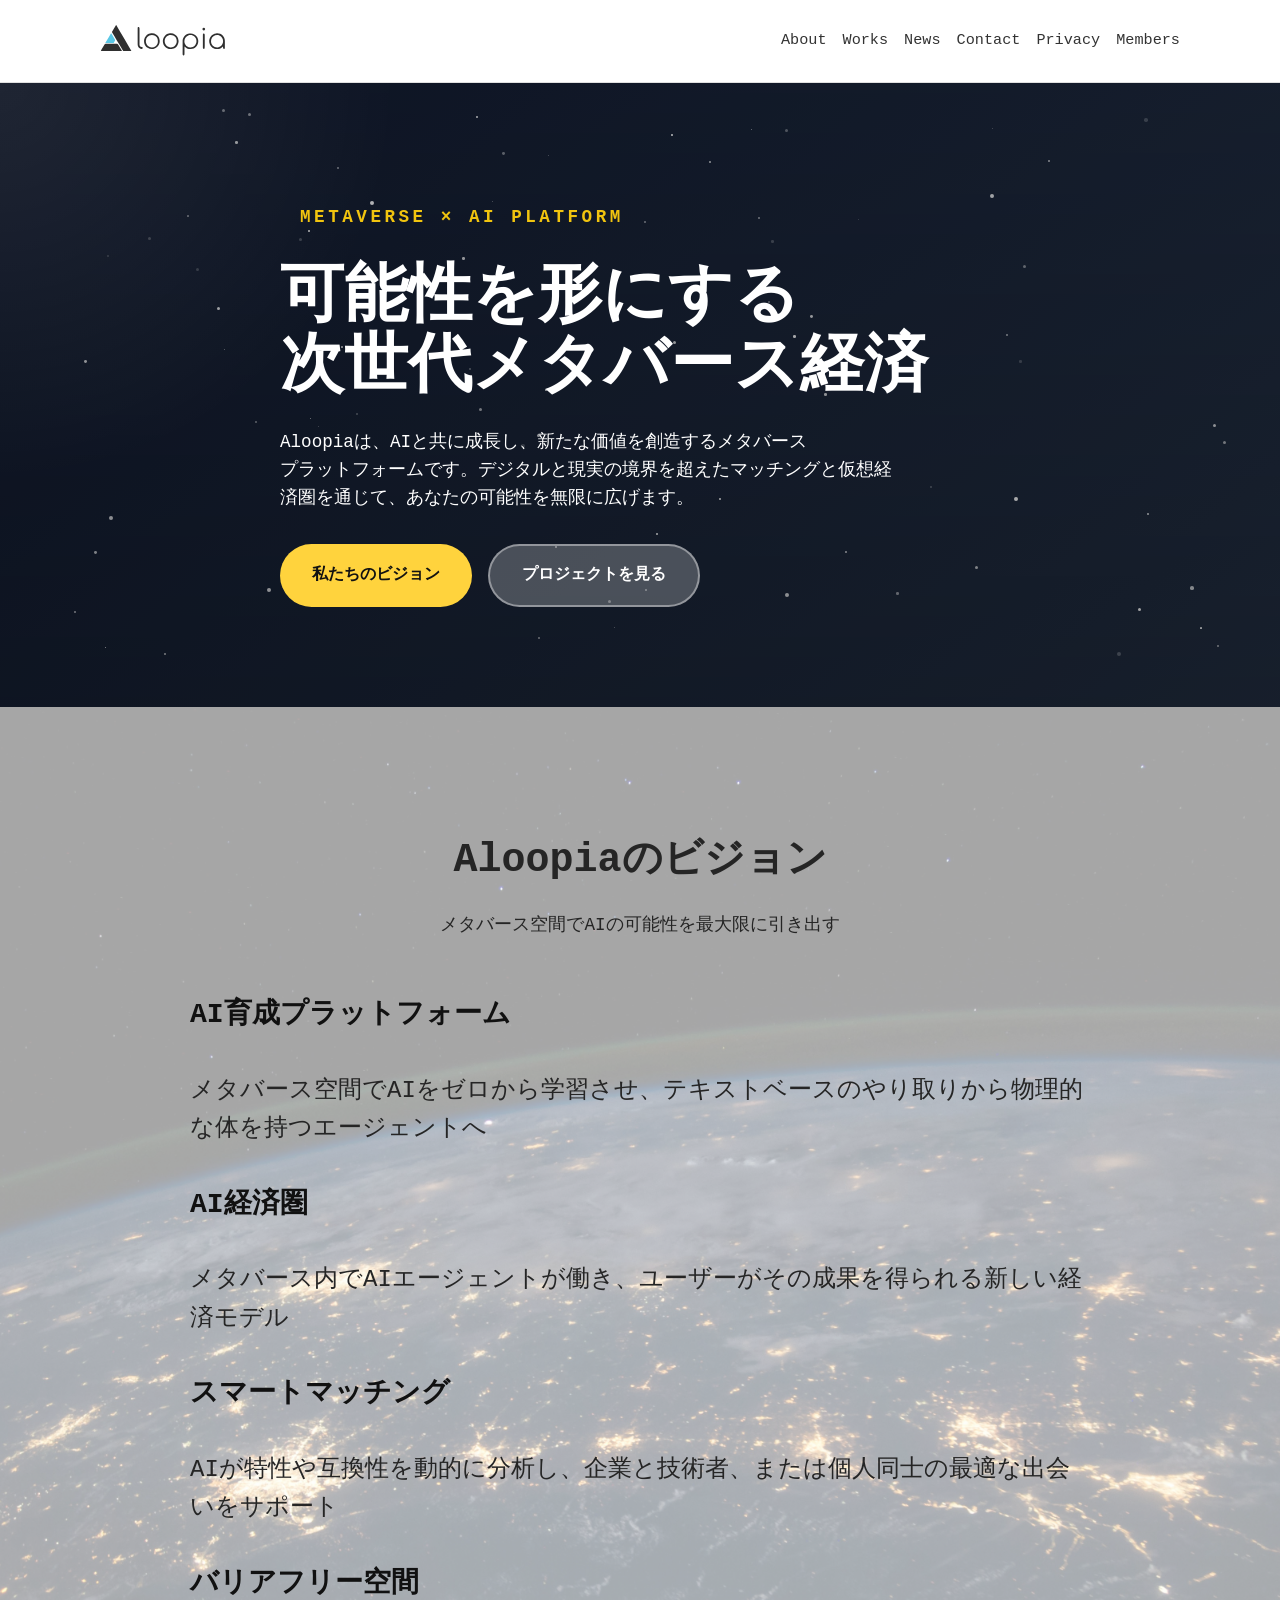
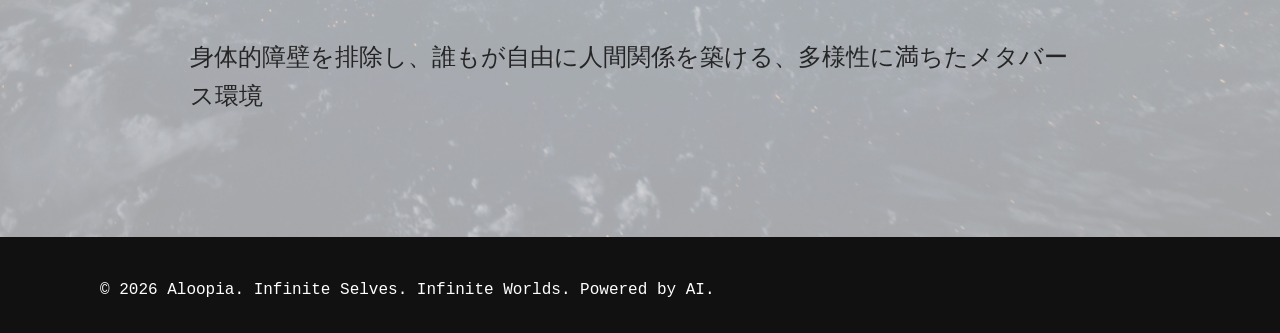
==== commit ff7f78d9: "Mplusフォント、固有名詞の改行防止" ====
--- a/index.html
+++ b/index.html
@@ -29,7 +29,7 @@
       <div class="container hero-content">
         <p class="eyebrow">METAVERSE × AI PLATFORM</p>
         <h1>可能性を形にする<br>次世代メタバース経済</h1>
-        <p>Aloopiaは、AIと共に成長し、新たな価値を創造するメタバースプラットフォームです。デジタルと現実の境界を超えたマッチングと仮想経済圏を通じて、あなたの可能性を無限に広げます。</p>
+        <p><span class="nobreak">Aloopia</span>は、AIと共に成長し、新たな価値を創造する<span class="nobreak">メタバース</span><span class="nobreak">プラットフォーム</span>です。デジタルと現実の境界を超えたマッチングと仮想経済圏を通じて、あなたの可能性を無限に広げます。</p>
         <div class="hero-buttons">
           <a class="button primary" href="about/index.html">私たちのビジョン</a>
           <a class="button secondary" href="works/index.html">プロジェクトを見る</a>
--- a/css/style.css
+++ b/css/style.css
@@ -29,7 +29,8 @@
 
 :root {
   color-scheme: light;
-  font-family: "Noto Sans JP", sans-serif;
+  /* font-family: "Noto Sans JP", sans-serif; */
+  font-family: "M PLUS 1 Code", monospace, sans-serif;
   color: #222;
   background: #f5f5f3;
 }
@@ -97,10 +98,10 @@
   padding: 120px 0 100px;
   background: linear-gradient(
     var(--hero-angle, 135deg),
-    #4e2b92 0%,
-    #7a40d2 var(--hero-stop-1, 32%),
-    #ba8aea var(--hero-stop-2, 66%),
-    #2c1357 100%
+    #0F172A 0%,
+    #1E293B var(--hero-stop-1, 35%),
+    #334155 var(--hero-stop-2, 75%),
+    #E0E1E6 100%
   );
   background-size: 240% 240%;
   color: #fff;
@@ -176,6 +177,8 @@
   color: #f1c40f;
   font-size: 0.85rem;
   font-weight: 600;
+  padding-left: 20px;
+  padding-right: 20px;
 }
 .hero h1 {
   margin: 0 0 24px;
@@ -220,10 +223,12 @@
   backdrop-filter: blur(12px);
 }
 .overview {
+  background-color: #e0e1e6;
+}
+.overview {
   padding: 80px 0 100px;
   background: linear-gradient(135deg, #667eea 0%, #764ba2 100%);
   position: relative;
-  color: #fff;
 }
 .overview::before {
   content: '';
@@ -345,6 +350,9 @@
   margin-left: auto;
   display: flex;
   gap: 16px;
+}
+.nobreak{
+  display: inline-block;
 }/*
 @media (max-width: 800px) {
   .site-nav {
@@ -481,9 +489,11 @@
   }
   .hero-content {
     width: 100%;
+    padding-left: 40px;
+    padding-right: 40px;
   }
   .hero h1 {
-    font-size: 2.2rem;
+    font-size: 1.8rem;
   }
   .button {
     width: 100%;
